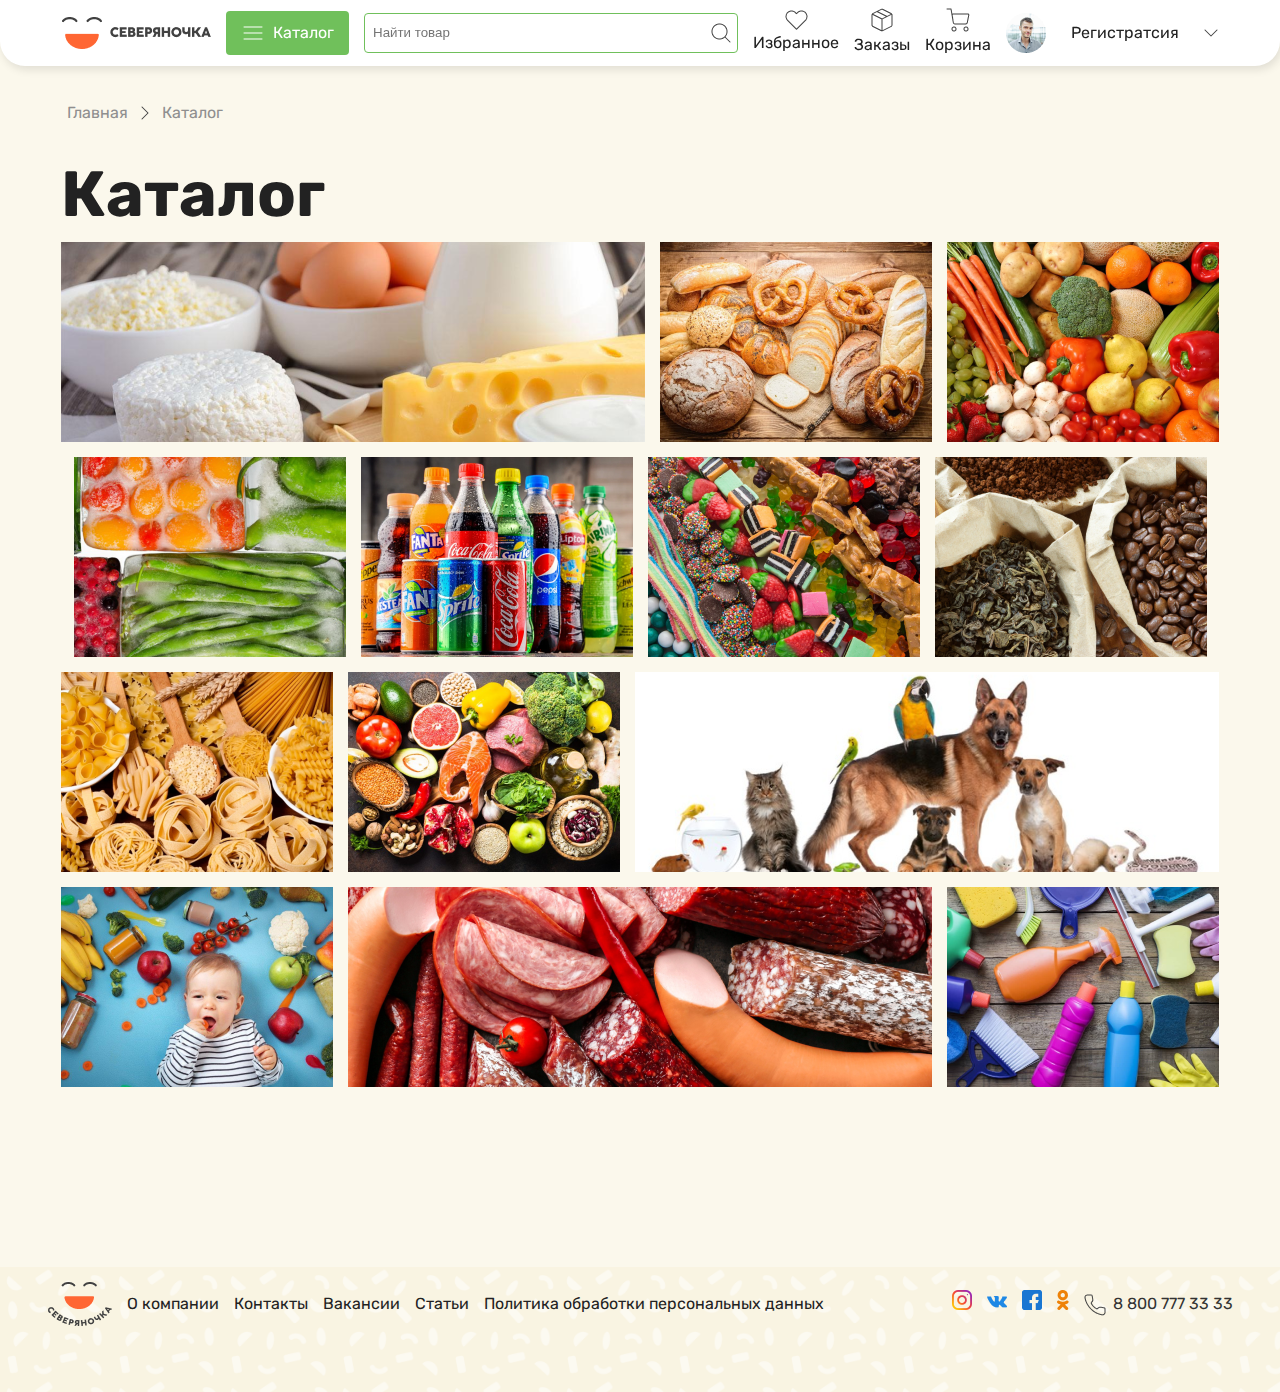
==== pages/cotalog.html @ 08ad0000 "upload" ====
<!DOCTYPE html>
<html lang="en">
  <head>
    <meta charset="UTF-8" />
    <meta name="viewport" content="width=device-width, initial-scale=1.0" />
    <title>Cotalog</title>
    <link rel="stylesheet" href="../css/main.min.css" />
  </head>
  <body>
    <!-- header -->
    <header>
      <div class="container">
        <nav>
          <div class="header_menu">
            <div class="site_brend">
              <img src="../assets/icon/header/logo.png" alt="logo brend" />
              <img
                class="severyochka"
                src="../assets/icon/header/Северяночка.png"
                alt="Северяночка"
              />
            </div>
            <div class="header_button">
              <img
                class="menu_btn"
                src="../assets/icon/header/menu.png"
                alt="menu"
              />
              <p><a href="./cotalog.html">Каталог</a></p>
            </div>
            <div class="search">
              <input type="text" placeholder="Найти товар" />
              <img src="../assets/icon/header/search.png" alt="search" />
            </div>
          </div>
          <div class="navbar_menu">
            <ul>
              <li>
                <img src="../assets/icon/header/like.png" alt="love icon" />
                <a href="#">Избранное</a>
              </li>
              <li>
                <img src="../assets/icon/header/zakas.png" alt="zakas" />
                <a href="./zakas.html">Заказы</a>
              </li>
              <li>
                <img
                  src="../assets/icon/header/shopping-cart.png"
                  alt="shopping card"
                />
                <a href="../pages/korzina.html">Корзина</a>
              </li>
            </ul>
            <div class="navbar_login">
              <a href="#">
                <div class="login">
                  <img src="../assets/icon/header/avatar.png" alt="avatar" />
                  <p>Регистратсия</p>
                  <img
                    class="indicator"
                    src="../assets/icon/header/indicator.png"
                    alt="indicator"
                  />
                </div>
              </a>
            </div>
          </div>
        </nav>
      </div>
    </header>
    <div class="menu_toggle">
      <main class="main_dropdown">
        <div class="container">
          <div class="header_dropdown">
            <div class="dropdown_item"><a href="">Молоко, сыр, яйцо</a></div>
            <div class="dropdown_item"><a href="">Хлеб</a></div>
            <div class="dropdown_item"><a href="">Фрукты и овощи</a></div>
            <div class="dropdown_item">
              <a href="">Замороженные продукты</a>
            </div>
            <div class="dropdown_item"><a href="">Напитки</a></div>
            <div class="dropdown_item"><a href="">Кондитерские изделия</a></div>
            <div class="dropdown_item"><a href="">Чай, кофе</a></div>
            <div class="dropdown_item"><a href="">Бакалея</a></div>
            <div class="dropdown_item"><a href="">Здоровое питание</a></div>
            <div class="dropdown_item"><a href="">Зоотовары</a></div>
            <div class="dropdown_item">
              <a href="">Непродовольственные товары</a>
            </div>
            <div class="dropdown_item"><a href="">Детское питание</a></div>
            <div class="dropdown_item"><a href="">Мясо, птица, колбаса</a></div>
          </div>
        </div>
      </main>
    </div>
    <main class="small_navbar">
      <div class="container">
        <nav>
          <ul>
            <li>
              <img
                class="next_menu_btn"
                src="../assets/icon/header/small-menu.png"
                alt=""
              />
              <a href="./cotalog.html"> Каталог</a>
            </li>
            <li>
              <a href="#"
                ><img src="../assets/icon/header/like.png" alt="" />Избранное</a
              >
            </li>
            <li>
              <a href="./zakas.html"
                ><img src="../assets/icon/header/zakas.png" alt="" />Заказы</a
              >
            </li>
            <li>
              <a href="./korzina.html"
                ><img
                  src="../assets/icon/header/shopping-cart.png"
                  alt=""
                />Корзина</a
              >
            </li>
          </ul>
          <div class="navbar_login">
            <a href="#">
              <img src="../assets/icon/header/avatar.png" alt="avatar" />
            </a>
          </div>
        </nav>
      </div>
    </main>
    <!-- header done -->
    <!-- page links -->
    <main class="page_link">
      <div class="container">
        <div class="links">
          <ul>
            <li>
              <a href="/">Главная</a>
            </li>
            <img src="../assets/icon/header/indicator.png" alt="indicator" />
            <li>
              <a href="./cotalog.html">Каталог</a>
            </li>
          </ul>
        </div>
      </div>
    </main>
    <!-- page links done -->
    <!-- cotalog section -->
    <section class="catalog">
      <div class="container">
        <div class="catalog_section">
          <h1>Каталог</h1>
          <div class="cards">
            <img src="../assets/images/cotalogImgs/1.png" alt="1" />
            <img src="../assets/images/cotalogImgs/2.png" alt="2" />
            <img src="../assets/images/cotalogImgs/3.png" alt="3" />
            <img src="../assets/images/cotalogImgs/4.png" alt="4" />
            <img src="../assets/images/cotalogImgs/5.png" alt="5" />
            <img src="../assets/images/cotalogImgs/6.png" alt="6" />
            <img src="../assets/images/cotalogImgs/7.png" alt="7" />
            <img src="../assets/images/cotalogImgs/8.png" alt="8" />
            <img src="../assets/images/cotalogImgs/9.png" alt="9" />
            <img src="../assets/images/cotalogImgs/10.png" alt="10" />
            <img src="../assets/images/cotalogImgs/11.png" alt="11" />
            <img src="../assets/images/cotalogImgs/12.png" alt="12" />
            <img src="../assets/images/cotalogImgs/13.png" alt="13" />
            <!-- <div class="card-texts">
              <h4>Молоко, сыр, яйцо</h4>
              <h4>Хлеб</h4>
              <h4>Фрукты и овощи</h4>
              <h4>Замороженные продукты</h4>
              <h4>Напитки</h4>
              <h4>Кондитерские изделия</h4>
              <h4>Чай, кофе</h4>
              <h4>Бакалея</h4>
              <h4>Здоровое питание</h4>
              <h4>Зоотовары</h4>
              <h4>Детское питание</h4>
              <h4>Мясо, птица, колбаса</h4>
              <h4>Непродовольственные товары</h4>
            </div> -->
          </div>
        </div>
      </div>
    </section>
    <!-- cotalog section done -->
    <!-- Footer -->
    <footer>
      <div class="container">
        <div class="footer_section">
          <!-- Left Section -->
          <div class="footer_left">
            <img src="../assets/images/footer/logo.png" alt="logo" />
            <ul>
              <li><a href="#">О компании</a></li>
              <li><a href="#">Контакты</a></li>
              <li><a href="#">Вакансии</a></li>
              <li><a href="#">Статьи</a></li>
              <li><a href="#">Политика обработки персональных данных</a></li>
            </ul>
          </div>

          <!-- Social Media Section -->
          <div class="footer_social">
            <ul>
              <li>
                <a href="#"
                  ><img
                    src="../assets/images/footer/socialMedia/social/instagram.png"
                    alt="Instagram"
                /></a>
              </li>
              <li>
                <a href="#"
                  ><img
                    src="../assets/images/footer/socialMedia/social/wk.png"
                    alt="VK"
                /></a>
              </li>
              <li>
                <a href="#"
                  ><img
                    src="../assets/images/footer/socialMedia/social/facebook.png"
                    alt="Facebook"
                /></a>
              </li>
              <li>
                <a href="#"
                  ><img
                    src="../assets/images/footer/socialMedia/social/ok.png"
                    alt="OK"
                /></a>
              </li>
            </ul>
            <div class="footer-phone">
              <img
                src="../assets/images/footer/socialMedia/social/phone.png"
                alt="Phone"
              />
              <span>8 800 777 33 33</span>
            </div>
          </div>
        </div>
      </div>
    </footer>
    <!-- Footer Done -->
    <script src="../js/home-data.js"></script>
    <script src="../js/home.js"></script>
    <script src="../js/main.js"></script>
  </body>
</html>
---- css/main.min.css ----
@import"https://fonts.googleapis.com/css2?family=Montserrat:ital,wght@0,100..900;1,100..900&family=Rubik:ital,wght@0,300..900;1,300..900&display=swap";*{margin:0;padding:0;box-sizing:border-box}body{background:#fbf8ec}.container{max-width:1440px;margin:0 auto;padding:0 20px}ul,li{list-style:none}a{text-decoration:none}body{font-family:"Rubik",sans-serif;line-height:1.6;color:#333}h1,h2,h3{color:#222}p.span{color:#606060}.header_button{padding:10px 15px;gap:8px;border-radius:4px;display:flex;align-items:center;justify-content:center;background:#70c05b;font-family:Rubik;font-size:16px;font-weight:400;line-height:24px;text-align:center;text-underline-position:from-font;-webkit-text-decoration-skip-ink:none;text-decoration-skip-ink:none}@media(max-width: 1080px){.header_button{padding:8px 7px 8px 14px}}@media(max-width: 672px){.header_button{display:none}}.header_button span{rotate:-90deg}.header_button a{display:flex;align-items:center;color:#fff}@media(max-width: 1080px){.header_button p a{display:none}}.buy_btn{width:256px;height:40px;padding:8px;gap:8px;border-radius:4px;border:1px solid #70c05b;color:#70c05b;font-family:Rubik;font-size:16px;font-weight:400;line-height:24px;text-align:center;text-underline-position:from-font;-webkit-text-decoration-skip-ink:none;text-decoration-skip-ink:none;transition:.2s ease-in-out}.buy_btn:hover{background:#f63;color:#fff;border:none;cursor:pointer}.menu_toggle{display:none}.menu_toggle .main_dropdown{display:flex;align-items:center;background:#fff;box-shadow:2px 4px 8px 0px rgba(0,0,0,.1);position:fixed;top:67px;width:100%;z-index:149;padding:10px}.menu_toggle .main_dropdown .header_dropdown{display:grid;grid-template-columns:repeat(4, 1fr);gap:24px 40px}.menu_toggle .main_dropdown .header_dropdown .dropdown_item a{color:#222;font-family:Rubik;font-size:16px;font-weight:700;line-height:24px;text-align:left;text-underline-position:from-font;-webkit-text-decoration-skip-ink:none;text-decoration-skip-ink:none}.menu_toggle .main_dropdown .header_dropdown .dropdown_item a:hover{color:#f63}@media(max-width: 1192px){.menu_toggle .main_dropdown .header_dropdown{grid-template-columns:repeat(3, 1fr);gap:10px 100px;justify-content:center}}@media(max-width: 1080px){.menu_toggle .main_dropdown .header_dropdown{grid-template-columns:repeat(3, 1fr);gap:10px 72px;justify-content:center}}@media(max-width: 995px){.menu_toggle .main_dropdown .header_dropdown{grid-template-columns:repeat(2, 1fr);gap:10px 200px;justify-content:center}}@media(max-width: 790px){.menu_toggle .main_dropdown .header_dropdown{grid-template-columns:repeat(2, 1fr);gap:10px 100px;justify-content:center}}@media(max-width: 672px){.menu_toggle .main_dropdown .header_dropdown{grid-template-columns:repeat(1, 1fr);gap:4px 100px;justify-content:center}}.active{display:block}footer{background:url(../../assets/images/footer/bg.png);background-size:contain;background-color:#f9f4e2;position:relative;height:125px;top:180px;padding-top:15px}@media(max-width: 672px){footer{padding-bottom:20vh}}@media(max-width: 608px){footer{padding-bottom:25vh}}@media(max-width: 512px){footer{padding-bottom:30vh}}@media(max-width: 412px){footer{padding-bottom:40vh}}footer .footer_section{max-width:1185px;margin:0 auto;display:flex;align-items:center;justify-content:space-between}footer .footer_section .footer_left{display:flex;align-items:center;justify-content:none;gap:15px}@media(max-width: 512px){footer .footer_section .footer_left{flex-direction:column}}footer .footer_section .footer_left ul{display:flex;gap:15px}@media(max-width: 1092px){footer .footer_section .footer_left ul{flex-wrap:wrap}}footer .footer_section .footer_left ul li a{color:#222}footer .footer_section .footer_social{display:flex;align-items:center;gap:15px}@media(max-width: 512px){footer .footer_section .footer_social{flex-direction:column;border:1px solid #db7093;padding:5px;border-radius:24px;-webkit-backdrop-filter:blur(2px);backdrop-filter:blur(2px)}}footer .footer_section .footer_social ul{display:flex;gap:15px}@media(max-width: 1092px){footer .footer_section .footer_social ul{flex-wrap:wrap}}footer .footer_section .footer_social .footer-phone{display:flex;align-items:center;gap:5px}@media(max-width: 1092px){footer .footer_section .footer_social .footer-phone{flex-wrap:wrap}}.header_button{padding:10px 15px;gap:8px;border-radius:4px;display:flex;align-items:center;justify-content:center;background:#70c05b;font-family:Rubik;font-size:16px;font-weight:400;line-height:24px;text-align:center;text-underline-position:from-font;-webkit-text-decoration-skip-ink:none;text-decoration-skip-ink:none}@media(max-width: 1080px){.header_button{padding:8px 7px 8px 14px}}@media(max-width: 672px){.header_button{display:none}}.header_button span{rotate:-90deg}.header_button a{display:flex;align-items:center;color:#fff}@media(max-width: 1080px){.header_button p a{display:none}}.buy_btn{width:256px;height:40px;padding:8px;gap:8px;border-radius:4px;border:1px solid #70c05b;color:#70c05b;font-family:Rubik;font-size:16px;font-weight:400;line-height:24px;text-align:center;text-underline-position:from-font;-webkit-text-decoration-skip-ink:none;text-decoration-skip-ink:none;transition:.2s ease-in-out}.buy_btn:hover{background:#f63;color:#fff;border:none;cursor:pointer}header{display:flex;align-items:center;justify-content:center;background:#fff;box-shadow:2px 4px 8px 0px rgba(0,0,0,.1);position:fixed;top:0;width:100%;z-index:150;border-radius:0 0 25px 25px;box-shadow:2px 4px 8px 0px rgba(0,0,0,.1)}header .header_menu{display:flex;align-items:center;justify-content:none;gap:15px}header .header_menu .site_brend{display:flex;align-items:center;justify-content:none;gap:8px}@media(max-width: 790px){header .header_menu .site_brend .severyochka{display:none}}header .header_menu .search{display:flex;align-items:center;justify-content:none;gap:none;position:relative}header .header_menu .search input{width:374px;height:40px;padding:8px;gap:10px;border-radius:4px;border:1px solid #70c05b;color:#606060;outline:none}@media(max-width: 995px){header .header_menu .search input{width:190px}}header .header_menu .search img{position:absolute;right:5px}header .header_menu .search .searchCount{position:absolute;right:-8px;top:-10px;color:#fff;font-weight:bold;background:#f50;border-radius:50%;padding:0px 8px;text-align:center;border:1px solid #70f;-webkit-backdrop-filter:blur(5px);backdrop-filter:blur(5px)}nav{display:flex;align-items:center;justify-content:space-between;gap:15px;padding:8px}nav .navbar_menu{display:flex;align-items:center;justify-content:none;gap:15px}@media(max-width: 672px){nav .navbar_menu{display:none}}nav .navbar_menu ul{display:flex;align-items:center;justify-content:none;gap:15px}nav .navbar_menu ul li{display:flex;align-items:center;flex-direction:column;position:relative}nav .navbar_menu ul li .cardCount{position:absolute;background:#f63;width:20px;height:18px;bottom:38px;left:28px;padding:2px 4px -4px 4px;color:#fff;gap:10px;border-radius:15px;text-align:center;font-size:12px}nav .navbar_menu ul li a{color:#222}nav .navbar_menu .navbar_login .login{display:flex;align-items:center;justify-content:none;gap:25px}@media(max-width: 1210px){nav .navbar_menu .navbar_login .login{gap:10px}nav .navbar_menu .navbar_login .login .indicator{display:none}}@media(max-width: 1192px){nav .navbar_menu .navbar_login .login p{display:none}}nav .navbar_menu .navbar_login a{color:#222}.small_navbar{position:fixed;display:none;bottom:0;left:0;right:0;background-color:#fff;z-index:10;border-radius:25px 25px 0 0;box-shadow:2px 4px 8px 0px rgba(0,0,0,.1)}@media(max-width: 672px){.small_navbar{display:block}}.small_navbar nav{display:flex;justify-content:center;padding:10px 20px}.small_navbar nav ul{display:flex;align-items:center;gap:10px;margin:0;padding:0;list-style:none}.small_navbar nav ul li{display:flex;align-items:center;flex-direction:column}.small_navbar nav ul li a{display:flex;flex-direction:column;align-items:center;gap:2px;text-decoration:none;color:var(--text-color);font-size:14px}.small_navbar nav ul li a:hover{color:#f63}.header_button{padding:10px 15px;gap:8px;border-radius:4px;display:flex;align-items:center;justify-content:center;background:#70c05b;font-family:Rubik;font-size:16px;font-weight:400;line-height:24px;text-align:center;text-underline-position:from-font;-webkit-text-decoration-skip-ink:none;text-decoration-skip-ink:none}@media(max-width: 1080px){.header_button{padding:8px 7px 8px 14px}}@media(max-width: 672px){.header_button{display:none}}.header_button span{rotate:-90deg}.header_button a{display:flex;align-items:center;color:#fff}@media(max-width: 1080px){.header_button p a{display:none}}.buy_btn{width:256px;height:40px;padding:8px;gap:8px;border-radius:4px;border:1px solid #70c05b;color:#70c05b;font-family:Rubik;font-size:16px;font-weight:400;line-height:24px;text-align:center;text-underline-position:from-font;-webkit-text-decoration-skip-ink:none;text-decoration-skip-ink:none;transition:.2s ease-in-out}.buy_btn:hover{background:#f63;color:#fff;border:none;cursor:pointer}.slider-section{background:url(../../assets/images/slider/basket-bg.png);background-size:contain;display:flex;align-items:center;justify-content:center;gap:none;position:relative;top:68px}@media(max-width: 672px){.slider-section{top:57px}}.slider-section .slider{display:flex;align-items:center;justify-content:none;gap:4vh}@media(max-width: 672px){.slider-section .slider{flex-direction:column;align-items:center;gap:20px}}@media(max-width: 672px){.slider-section .slider img{width:50%}}.slider-section .slider h1{color:#222;font-family:Rubik;font-size:48px;font-weight:700;line-height:72px;text-align:center;text-underline-position:from-font;-webkit-text-decoration-skip-ink:none;text-decoration-skip-ink:none}@media(max-width: 672px){.slider-section .slider h1{font-size:36px;line-height:48px}}@media(max-width: 420px){.slider-section .slider h1{font-size:28px;line-height:36px}}.products-1{position:relative;top:112px}.products-1 .products_father{display:flex;align-items:center;justify-content:none;gap:120px;flex-direction:column}.products-1 .cards-top-text{display:flex;justify-content:space-between;align-items:center}@media(max-width: 768px){.products-1 .cards-top-text{align-items:center;gap:16px}}.products-1 .cards-top-text h1{color:#222;font-family:Rubik,sans-serif;font-size:36px;font-weight:700;line-height:54px;margin:0}.products-1 .cards-top-text .all_products{display:flex;align-items:center;gap:8px}.products-1 .cards-top-text .all_products img{transform:rotate(-90deg)}.products-1 .discount-row{display:flex;align-items:center;justify-content:space-between;gap:40px;position:relative;top:50px;flex-wrap:wrap}@media(max-width: 623px){.products-1 .discount-row{flex-direction:column;align-items:center;gap:16px}}.products-1 .discount-row .product-card{width:272px;height:349px;display:flex;align-items:center;justify-content:none;gap:0px;flex-direction:column;gap:0px;border-radius:4px;opacity:0px;background:#fff;box-shadow:2px 4px 8px 0px rgba(0,0,0,.1)}.products-1 .discount-row .product-card h3{color:#222;font-family:Rubik;font-size:18px;font-weight:700;line-height:27px;text-align:left;text-underline-position:from-font;-webkit-text-decoration-skip-ink:none;text-decoration-skip-ink:none}.products-1 .discount-row .product-card p{color:#222;font-family:Rubik;font-size:16px;font-weight:400;line-height:24px;text-align:left;text-underline-position:from-font;-webkit-text-decoration-skip-ink:none;text-decoration-skip-ink:none;width:256px;height:48px}.products-1 .discount-row .product-card__discount-row{width:56px;height:32px;top:118px;left:10px;padding:4px 8px 4px 8px;gap:10px;border-radius:4px;background:#f63;color:#fff;font-family:Rubik;font-size:16px;font-weight:400;line-height:24px;text-align:center;text-underline-position:from-font;-webkit-text-decoration-skip-ink:none;text-decoration-skip-ink:none}.products-1 .newProducts-row{display:flex;align-items:center;justify-content:space-between;gap:40px;flex-wrap:wrap}@media(max-width: 623px){.products-1 .newProducts-row{flex-direction:column;align-items:center;gap:16px}}.products-1 .newProducts-row .product-card{width:272px;height:349px;display:flex;align-items:center;justify-content:none;gap:0px;flex-direction:column;gap:0px;border-radius:4px;opacity:0px;background:#fff;box-shadow:2px 4px 8px 0px rgba(0,0,0,.1)}.products-1 .newProducts-row .product-card h3{color:#222;font-family:Rubik;font-size:18px;font-weight:700;line-height:27px;text-align:left;text-underline-position:from-font;-webkit-text-decoration-skip-ink:none;text-decoration-skip-ink:none}.products-1 .newProducts-row .product-card p{color:#222;font-family:Rubik;font-size:16px;font-weight:400;line-height:24px;text-align:left;text-underline-position:from-font;-webkit-text-decoration-skip-ink:none;text-decoration-skip-ink:none;width:256px;height:48px}.products-1 .newProducts-row .product-card__discount-row{width:56px;height:32px;top:118px;left:10px;padding:4px 8px 4px 8px;gap:10px;border-radius:4px;background:#f63;color:#fff;font-family:Rubik;font-size:16px;font-weight:400;line-height:24px;text-align:center;text-underline-position:from-font;-webkit-text-decoration-skip-ink:none;text-decoration-skip-ink:none}.products-1 .boughtProducts-row{display:flex;align-items:center;justify-content:space-between;gap:40px;flex-wrap:wrap}@media(max-width: 623px){.products-1 .boughtProducts-row{flex-direction:column;align-items:center;gap:16px}}.products-1 .boughtProducts-row .product-card{width:272px;height:349px;display:flex;align-items:center;justify-content:none;gap:0px;flex-direction:column;gap:0px;border-radius:4px;opacity:0px;background:#fff;box-shadow:2px 4px 8px 0px rgba(0,0,0,.1)}.products-1 .boughtProducts-row .product-card h3{color:#222;font-family:Rubik;font-size:18px;font-weight:700;line-height:27px;text-align:left;text-underline-position:from-font;-webkit-text-decoration-skip-ink:none;text-decoration-skip-ink:none}.products-1 .boughtProducts-row .product-card p{color:#222;font-family:Rubik;font-size:16px;font-weight:400;line-height:24px;text-align:left;text-underline-position:from-font;-webkit-text-decoration-skip-ink:none;text-decoration-skip-ink:none;width:256px;height:48px}.products-1 .product-card__discount-row{width:56px;height:32px;top:118px;left:10px;padding:4px 8px 4px 8px;gap:10px;border-radius:4px;background:#f63;color:#fff;font-family:Rubik;font-size:16px;font-weight:400;line-height:24px;text-align:center;text-underline-position:from-font;-webkit-text-decoration-skip-ink:none;text-decoration-skip-ink:none}.products-1 .product-card__footer{position:relative}.products-1 .product-card__footer .product-like{position:absolute;right:0;top:-160px;cursor:pointer;width:40px;height:38px;padding:8px;border-radius:4px;background:rgba(243,242,241,.372);-webkit-backdrop-filter:blur(5px);backdrop-filter:blur(5px)}.products-1 .product-discount{color:#bfbfbf;font-family:Rubik;font-size:12px;font-weight:400;line-height:18px;text-align:left;text-underline-position:from-font;-webkit-text-decoration-skip-ink:none;text-decoration-skip-ink:none}.special-offers{position:relative;top:120px;padding:16px;max-width:1244px;margin:0 auto}.special-offers__title{color:#222;font-family:Rubik;font-size:36px;font-weight:700;line-height:54px;text-align:left;text-underline-position:from-font;-webkit-text-decoration-skip-ink:none;text-decoration-skip-ink:none;margin-bottom:16px}.special-offers__grid{display:grid;gap:12px;grid-template-columns:1fr}@media(min-width: 768px){.special-offers__grid{grid-template-columns:repeat(2, 1fr)}}.special-offers__card{background:#fcd5ba;box-shadow:0px 8px 16px 0px rgba(202,147,96,.5);border:1px solid #ddd;border-radius:8px;padding:16px;display:flex;align-items:center;gap:12px;transition:transform .2s ease}@media(max-width: 526px){.special-offers__card{flex-direction:column;align-items:center}}.special-offers__card:hover{transform:translateY(-2px)}.special-offers__card-image{width:80px;height:80px;-o-object-fit:contain;object-fit:contain}.special-offers__card-content{flex:1}.special-offers__card-title{font-weight:600;margin-bottom:8px}.special-offers__card-description{color:#666;font-size:.9rem}.special-offers__card__two{background:#e5ffde;border:1px solid #ddd;border-radius:8px;padding:16px;display:flex;align-items:center;gap:12px;transition:transform .2s ease}@media(max-width: 526px){.special-offers__card__two{flex-direction:column;align-items:center}}.special-offers__card__two:hover{transform:translateY(-2px)}.map-section{text-align:center;padding:20px;position:relative;top:120px;max-width:1244px;margin:0 auto}.map-section h2{color:#222;font-family:Rubik;font-size:36px;font-weight:700;line-height:54px;text-align:left;text-underline-position:from-font;-webkit-text-decoration-skip-ink:none;text-decoration-skip-ink:none}.map-section .buttons{display:flex;justify-content:start;gap:10px;margin-bottom:15px}@media(max-width: 456px){.map-section .buttons{flex-wrap:wrap}}.map-section .buttons button{padding:10px 15px;border:none;background-color:#f0f0f0;cursor:pointer;border-radius:5px;font-size:14px;transition:background-color .3s;position:relative;white-space:nowrap}.map-section .buttons button:hover{background-color:#ddd}.map-section .buttons button.active{background-color:#34c759;color:#fff}.map-section .map-container{position:relative;width:100%;height:400px}.map-section .map-container .map{display:none;position:absolute;width:100%;height:100%;border:0}.map-section .map-container .map.active{display:block}.state{max-width:1225px;margin:0 auto;position:relative;top:120px}.state .state-top_text{display:flex;align-items:center;justify-content:space-between;gap:none}.state .state-top_text h1{font-family:Rubik;font-size:36px;font-weight:700;line-height:54px;text-align:left;text-underline-position:from-font;-webkit-text-decoration-skip-ink:none;text-decoration-skip-ink:none;color:#222}.state .state-top_text .all-state{display:flex;align-items:center;justify-content:none;gap:8px}.state .state-top_text .all-state img{rotate:-90deg}.state .state-cards{display:flex;align-items:center;justify-content:none;gap:40px}@media(max-width: 1242px){.state .state-cards{display:grid;grid-template-columns:repeat(3, 1fr);margin:0 auto;justify-content:center;align-items:center;gap:20px}}@media(max-width: 768px){.state .state-cards{grid-template-columns:repeat(2, 1fr);gap:15px}}@media(max-width: 480px){.state .state-cards{grid-template-columns:1fr;gap:10px;padding:10px}}.state .state-cards .state-card{background:#fff;box-shadow:2px 4px 8px 0px rgba(0,0,0,.1);width:100%;max-width:376px;height:auto;display:flex;align-items:start;flex-direction:column;border-radius:4px;overflow:hidden;transition:transform .3s}.state .state-cards .state-card:hover{transform:scale(1.05)}.state .state-cards .state-card img{border-radius:5px 5px 0 0;width:100%;height:auto}.state .state-cards .state-card .state_texts{display:flex;flex-direction:column;gap:10px;padding:15px}.state .state-cards .state-card .state_texts span{font-size:12px}.state .state-cards .state-card .state_texts h4{font-size:16px}.state .state-cards .state-card .state_texts p{font-size:14px}.state .state-cards .state-card .state_texts button{width:100%;max-width:150px;height:40px;padding:8px;gap:8px;border-radius:4px;background:#e5ffde;border:none;color:#70c05b;font-family:Rubik;font-size:16px;font-weight:400;line-height:24px;text-align:center;text-underline-position:from-font;-webkit-text-decoration-skip-ink:none;text-decoration-skip-ink:none;cursor:pointer;transition:background-color .3s}.state .state-cards .state-card .state_texts button:hover{background:#70c05b;color:#fff}.page_link{position:relative;top:100px;max-width:1186px;margin:0 auto}.page_link .links ul{display:flex;align-items:center;gap:10px}.page_link .links ul img{rotate:-90deg}.page_link .links ul li a{color:#8f8f8f}.catalog{margin-top:120px}.catalog .catalog_section{max-width:1158px;margin:0 auto}.catalog .catalog_section h1{color:#222;font-family:Rubik;font-size:64px;font-weight:700;line-height:96px;text-align:left;text-underline-position:from-font;-webkit-text-decoration-skip-ink:none;text-decoration-skip-ink:none}.catalog .catalog_section .cards{display:flex;flex-wrap:wrap;gap:15px;justify-content:center}.catalog .catalog_section .cards img{max-width:100%}.korzina{margin-top:120px}.korzina .korzina-section{max-width:1155px;margin:0 auto}.korzina .korzina-section h1{color:#222;font-family:Rubik;font-size:64px;font-weight:700;line-height:96px;text-align:left;text-underline-position:from-font;-webkit-text-decoration-skip-ink:none;text-decoration-skip-ink:none}.korzina .korzina-section .in_takes{display:flex;align-items:center;justify-content:space-between;background:#fff;box-shadow:1px 2px 4px 0px rgba(0,0,0,.1);width:876px;height:72px;gap:16px;border-radius:4px;max-width:100%;transition:.2s ease-in-out}.korzina .korzina-section .in_takes:hover{box-shadow:4px 8px 16px 0px rgba(255,102,51,.2)}.korzina .korzina-section .in_takes .korzina-content{display:flex;align-items:center;justify-content:none;gap:20px}.korzina .korzina-section .in_takes .korzina-content img{width:80px;height:60px;padding:10px;border-radius:4px;background:#fff;box-shadow:1px 2px 4px 0px rgba(0,0,0,.1)}.korzina .korzina-section .in_takes .korzina-content .in_texts{display:flex;flex-direction:column;gap:8px}.korzina .korzina-section .in_takes .korzina-content .in_texts h1{color:#222;font-family:Rubik;font-size:16px;font-weight:400;line-height:24px;text-align:left;text-underline-position:from-font;-webkit-text-decoration-skip-ink:none;text-decoration-skip-ink:none}.korzina .korzina-section .in_takes .korzina-content .in_texts .pr_cost{display:flex;align-items:center;gap:5px}.korzina .korzina-section .in_takes .korzina-content .in_texts .pr_cost h4{color:#222}.allProdactStyle{display:grid;grid-template-columns:repeat(3, 1fr);align-items:center;gap:25px;max-width:100%}@media(max-width: 940px){.allProdactStyle{grid-template-columns:repeat(2, 1fr);gap:15px}}@media(max-width: 940px){.allProdactStyle{grid-template-columns:repeat(1, 1fr);gap:10px}}.allProdactStyle .product-card{grid-template-columns:repeat(3, 1);background:#fff;box-shadow:1px 2px 4px 0px rgba(0,0,0,.1);border-radius:5px}.allProdactStyle .product-card .product-card__body{display:flex;flex-direction:column;align-items:center}.allProdactStyle .product-card .product-card__footer{display:flex;flex-direction:column;align-items:center;padding:15px}.allProdactStyle .product-card .product-card__footer p{text-align:center}.notResultDiv{display:flex;flex-direction:column}.notResultDiv .notPr{color:#222;font-family:Rubik;font-size:64px;font-weight:700;line-height:96px;text-align:left;text-underline-position:from-font;-webkit-text-decoration-skip-ink:none;text-decoration-skip-ink:none}.content_father{max-width:1155px;margin:0 auto;position:relative;top:150px;display:flex;gap:25px;flex-direction:column}.content_father h1{color:#222;font-family:Rubik;font-size:64px;font-weight:700;line-height:96px;text-align:left;text-underline-position:from-font;-webkit-text-decoration-skip-ink:none;text-decoration-skip-ink:none}.content_father .cart-content{display:flex;flex-direction:column;gap:25px}@media(max-width: 580px){.content_father .cart-content{flex-wrap:wrap}}.content_father .cart-content .card-body-footer-father{display:flex;align-items:center;justify-content:none;gap:15px;background:#fff;box-shadow:1px 2px 4px 0px rgba(0,0,0,.1);width:74vh;max-width:100%;border-radius:5px}.content_father .cart-content .card-body-footer-father .cart-body img{width:80px;height:60px;padding:10px;gap:10px;border-radius:4px;background:#fff;box-shadow:1px 2px 4px 0px rgba(0,0,0,.1)}.content_father .cart-content .card-body-footer-father .cart-footer{width:536px;height:72px;padding:10px 0px 10px 0px;display:flex;align-items:start;gap:15px}.content_father .cart-content .card-body-footer-father .cart-footer h3{color:#222;font-family:Rubik;font-size:18px;font-weight:700;line-height:24px;text-align:left;text-underline-position:from-font;-webkit-text-decoration-skip-ink:none;text-decoration-skip-ink:none}.content_father .cart-content .card-body-footer-father .cart-footer p{color:#222;font-family:Rubik;font-size:12px;font-weight:700;line-height:18px;text-align:left;text-underline-position:from-font;-webkit-text-decoration-skip-ink:none;text-decoration-skip-ink:none}.content_father .cart-content .card-body-footer-father .cart-footer .add_remove_btn{display:flex;align-items:center;gap:15px;width:110px;height:40px;padding:8px;border-radius:4px;background:#70c05b;justify-content:center;color:#fff}.content_father .cart-content .card-body-footer-father .cart-footer .add_remove_btn .minus{border:none;outline:none;background:none;cursor:pointer;color:#fff;font-size:30px}.content_father .cart-content .card-body-footer-father .cart-footer .add_remove_btn .plus{border:none;outline:none;background:none;cursor:cell;color:#fff;font-size:24px}
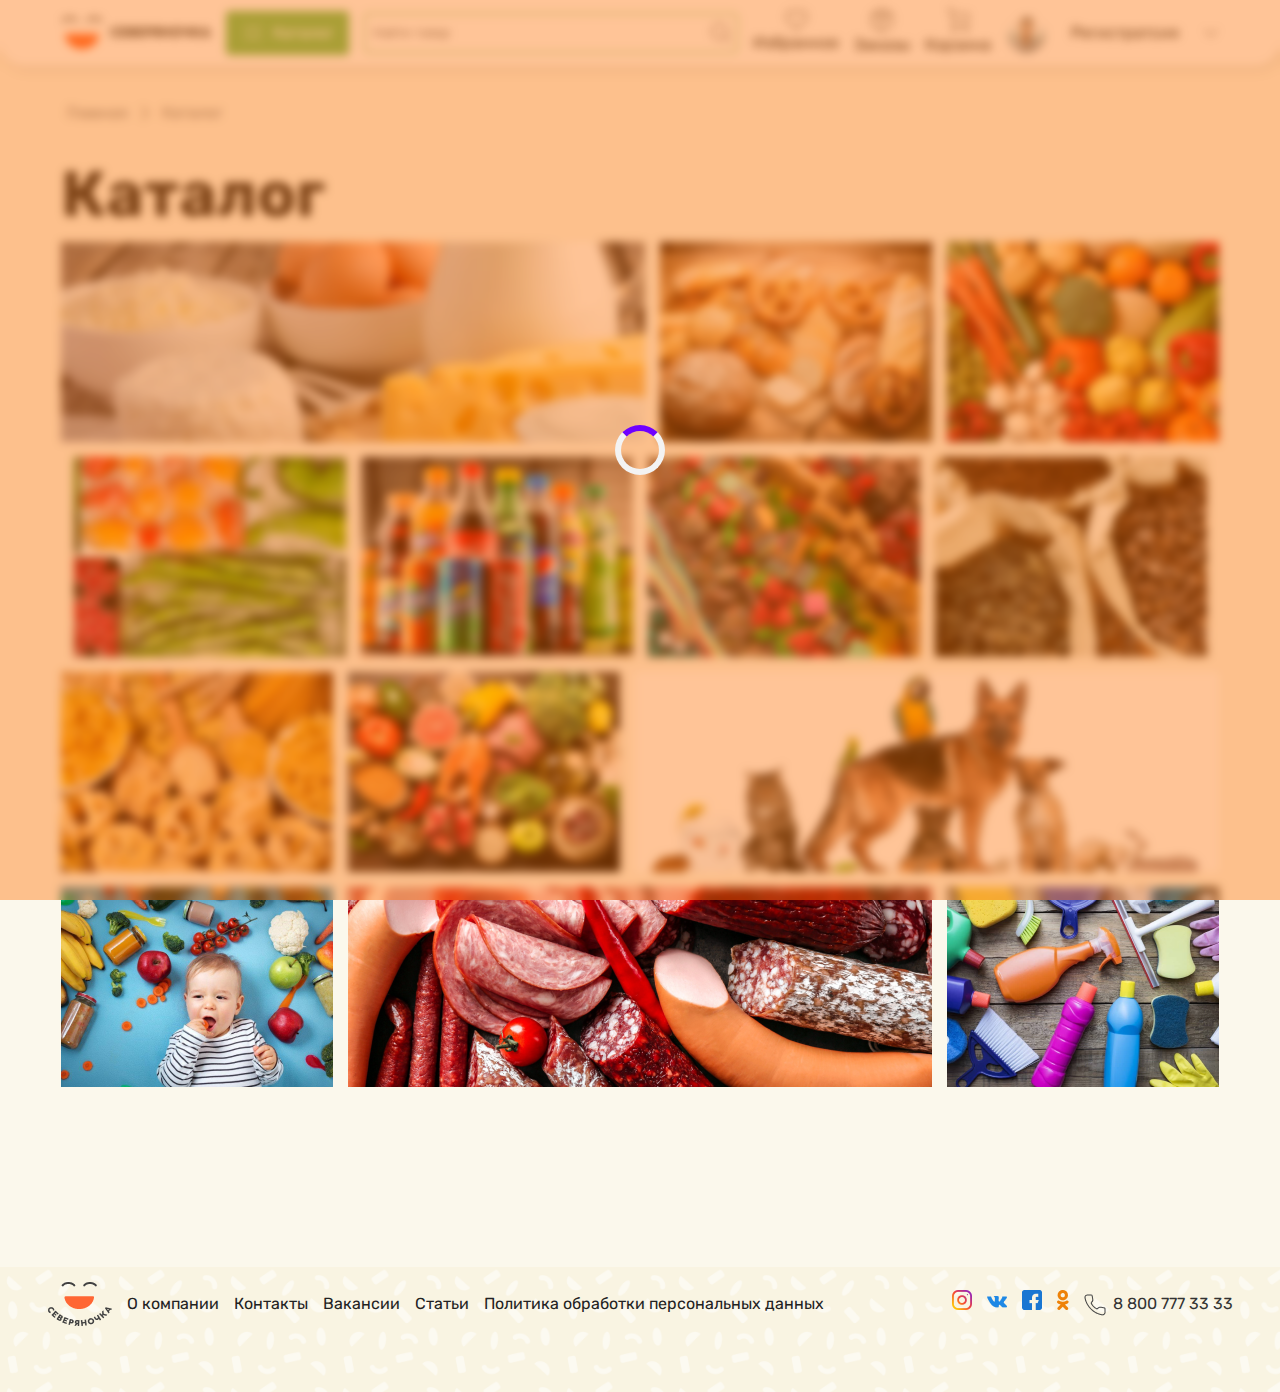
==== commit c3061689: "new" ====
--- a/pages/cotalog.html
+++ b/pages/cotalog.html
@@ -4,9 +4,15 @@
     <meta charset="UTF-8" />
     <meta name="viewport" content="width=device-width, initial-scale=1.0" />
     <title>Cotalog</title>
+    <link rel="icon" type="png" href="./assets/icon/header/logo.png" />
     <link rel="stylesheet" href="../css/main.min.css" />
   </head>
   <body>
+    <div id="loading-spinner">
+      <div class="spinner">
+        <img src="./assets/icon/header/logo.png" alt="" />
+      </div>
+    </div>
     <!-- header -->
     <header>
       <div class="container">
@@ -252,5 +258,6 @@
     <script src="../js/home-data.js"></script>
     <script src="../js/home.js"></script>
     <script src="../js/main.js"></script>
+    <script src="../js/loading.js"></script>
   </body>
 </html>
--- a/css/main.min.css
+++ b/css/main.min.css
@@ -1 +1 @@
-@import"https://fonts.googleapis.com/css2?family=Montserrat:ital,wght@0,100..900;1,100..900&family=Rubik:ital,wght@0,300..900;1,300..900&display=swap";*{margin:0;padding:0;box-sizing:border-box}body{background:#fbf8ec}.container{max-width:1440px;margin:0 auto;padding:0 20px}ul,li{list-style:none}a{text-decoration:none}body{font-family:"Rubik",sans-serif;line-height:1.6;color:#333}h1,h2,h3{color:#222}p.span{color:#606060}.header_button{padding:10px 15px;gap:8px;border-radius:4px;display:flex;align-items:center;justify-content:center;background:#70c05b;font-family:Rubik;font-size:16px;font-weight:400;line-height:24px;text-align:center;text-underline-position:from-font;-webkit-text-decoration-skip-ink:none;text-decoration-skip-ink:none}@media(max-width: 1080px){.header_button{padding:8px 7px 8px 14px}}@media(max-width: 672px){.header_button{display:none}}.header_button span{rotate:-90deg}.header_button a{display:flex;align-items:center;color:#fff}@media(max-width: 1080px){.header_button p a{display:none}}.buy_btn{width:256px;height:40px;padding:8px;gap:8px;border-radius:4px;border:1px solid #70c05b;color:#70c05b;font-family:Rubik;font-size:16px;font-weight:400;line-height:24px;text-align:center;text-underline-position:from-font;-webkit-text-decoration-skip-ink:none;text-decoration-skip-ink:none;transition:.2s ease-in-out}.buy_btn:hover{background:#f63;color:#fff;border:none;cursor:pointer}.menu_toggle{display:none}.menu_toggle .main_dropdown{display:flex;align-items:center;background:#fff;box-shadow:2px 4px 8px 0px rgba(0,0,0,.1);position:fixed;top:67px;width:100%;z-index:149;padding:10px}.menu_toggle .main_dropdown .header_dropdown{display:grid;grid-template-columns:repeat(4, 1fr);gap:24px 40px}.menu_toggle .main_dropdown .header_dropdown .dropdown_item a{color:#222;font-family:Rubik;font-size:16px;font-weight:700;line-height:24px;text-align:left;text-underline-position:from-font;-webkit-text-decoration-skip-ink:none;text-decoration-skip-ink:none}.menu_toggle .main_dropdown .header_dropdown .dropdown_item a:hover{color:#f63}@media(max-width: 1192px){.menu_toggle .main_dropdown .header_dropdown{grid-template-columns:repeat(3, 1fr);gap:10px 100px;justify-content:center}}@media(max-width: 1080px){.menu_toggle .main_dropdown .header_dropdown{grid-template-columns:repeat(3, 1fr);gap:10px 72px;justify-content:center}}@media(max-width: 995px){.menu_toggle .main_dropdown .header_dropdown{grid-template-columns:repeat(2, 1fr);gap:10px 200px;justify-content:center}}@media(max-width: 790px){.menu_toggle .main_dropdown .header_dropdown{grid-template-columns:repeat(2, 1fr);gap:10px 100px;justify-content:center}}@media(max-width: 672px){.menu_toggle .main_dropdown .header_dropdown{grid-template-columns:repeat(1, 1fr);gap:4px 100px;justify-content:center}}.active{display:block}footer{background:url(../../assets/images/footer/bg.png);background-size:contain;background-color:#f9f4e2;position:relative;height:125px;top:180px;padding-top:15px}@media(max-width: 672px){footer{padding-bottom:20vh}}@media(max-width: 608px){footer{padding-bottom:25vh}}@media(max-width: 512px){footer{padding-bottom:30vh}}@media(max-width: 412px){footer{padding-bottom:40vh}}footer .footer_section{max-width:1185px;margin:0 auto;display:flex;align-items:center;justify-content:space-between}footer .footer_section .footer_left{display:flex;align-items:center;justify-content:none;gap:15px}@media(max-width: 512px){footer .footer_section .footer_left{flex-direction:column}}footer .footer_section .footer_left ul{display:flex;gap:15px}@media(max-width: 1092px){footer .footer_section .footer_left ul{flex-wrap:wrap}}footer .footer_section .footer_left ul li a{color:#222}footer .footer_section .footer_social{display:flex;align-items:center;gap:15px}@media(max-width: 512px){footer .footer_section .footer_social{flex-direction:column;border:1px solid #db7093;padding:5px;border-radius:24px;-webkit-backdrop-filter:blur(2px);backdrop-filter:blur(2px)}}footer .footer_section .footer_social ul{display:flex;gap:15px}@media(max-width: 1092px){footer .footer_section .footer_social ul{flex-wrap:wrap}}footer .footer_section .footer_social .footer-phone{display:flex;align-items:center;gap:5px}@media(max-width: 1092px){footer .footer_section .footer_social .footer-phone{flex-wrap:wrap}}.header_button{padding:10px 15px;gap:8px;border-radius:4px;display:flex;align-items:center;justify-content:center;background:#70c05b;font-family:Rubik;font-size:16px;font-weight:400;line-height:24px;text-align:center;text-underline-position:from-font;-webkit-text-decoration-skip-ink:none;text-decoration-skip-ink:none}@media(max-width: 1080px){.header_button{padding:8px 7px 8px 14px}}@media(max-width: 672px){.header_button{display:none}}.header_button span{rotate:-90deg}.header_button a{display:flex;align-items:center;color:#fff}@media(max-width: 1080px){.header_button p a{display:none}}.buy_btn{width:256px;height:40px;padding:8px;gap:8px;border-radius:4px;border:1px solid #70c05b;color:#70c05b;font-family:Rubik;font-size:16px;font-weight:400;line-height:24px;text-align:center;text-underline-position:from-font;-webkit-text-decoration-skip-ink:none;text-decoration-skip-ink:none;transition:.2s ease-in-out}.buy_btn:hover{background:#f63;color:#fff;border:none;cursor:pointer}header{display:flex;align-items:center;justify-content:center;background:#fff;box-shadow:2px 4px 8px 0px rgba(0,0,0,.1);position:fixed;top:0;width:100%;z-index:150;border-radius:0 0 25px 25px;box-shadow:2px 4px 8px 0px rgba(0,0,0,.1)}header .header_menu{display:flex;align-items:center;justify-content:none;gap:15px}header .header_menu .site_brend{display:flex;align-items:center;justify-content:none;gap:8px}@media(max-width: 790px){header .header_menu .site_brend .severyochka{display:none}}header .header_menu .search{display:flex;align-items:center;justify-content:none;gap:none;position:relative}header .header_menu .search input{width:374px;height:40px;padding:8px;gap:10px;border-radius:4px;border:1px solid #70c05b;color:#606060;outline:none}@media(max-width: 995px){header .header_menu .search input{width:190px}}header .header_menu .search img{position:absolute;right:5px}header .header_menu .search .searchCount{position:absolute;right:-8px;top:-10px;color:#fff;font-weight:bold;background:#f50;border-radius:50%;padding:0px 8px;text-align:center;border:1px solid #70f;-webkit-backdrop-filter:blur(5px);backdrop-filter:blur(5px)}nav{display:flex;align-items:center;justify-content:space-between;gap:15px;padding:8px}nav .navbar_menu{display:flex;align-items:center;justify-content:none;gap:15px}@media(max-width: 672px){nav .navbar_menu{display:none}}nav .navbar_menu ul{display:flex;align-items:center;justify-content:none;gap:15px}nav .navbar_menu ul li{display:flex;align-items:center;flex-direction:column;position:relative}nav .navbar_menu ul li .cardCount{position:absolute;background:#f63;width:20px;height:18px;bottom:38px;left:28px;padding:2px 4px -4px 4px;color:#fff;gap:10px;border-radius:15px;text-align:center;font-size:12px}nav .navbar_menu ul li a{color:#222}nav .navbar_menu .navbar_login .login{display:flex;align-items:center;justify-content:none;gap:25px}@media(max-width: 1210px){nav .navbar_menu .navbar_login .login{gap:10px}nav .navbar_menu .navbar_login .login .indicator{display:none}}@media(max-width: 1192px){nav .navbar_menu .navbar_login .login p{display:none}}nav .navbar_menu .navbar_login a{color:#222}.small_navbar{position:fixed;display:none;bottom:0;left:0;right:0;background-color:#fff;z-index:10;border-radius:25px 25px 0 0;box-shadow:2px 4px 8px 0px rgba(0,0,0,.1)}@media(max-width: 672px){.small_navbar{display:block}}.small_navbar nav{display:flex;justify-content:center;padding:10px 20px}.small_navbar nav ul{display:flex;align-items:center;gap:10px;margin:0;padding:0;list-style:none}.small_navbar nav ul li{display:flex;align-items:center;flex-direction:column}.small_navbar nav ul li a{display:flex;flex-direction:column;align-items:center;gap:2px;text-decoration:none;color:var(--text-color);font-size:14px}.small_navbar nav ul li a:hover{color:#f63}.header_button{padding:10px 15px;gap:8px;border-radius:4px;display:flex;align-items:center;justify-content:center;background:#70c05b;font-family:Rubik;font-size:16px;font-weight:400;line-height:24px;text-align:center;text-underline-position:from-font;-webkit-text-decoration-skip-ink:none;text-decoration-skip-ink:none}@media(max-width: 1080px){.header_button{padding:8px 7px 8px 14px}}@media(max-width: 672px){.header_button{display:none}}.header_button span{rotate:-90deg}.header_button a{display:flex;align-items:center;color:#fff}@media(max-width: 1080px){.header_button p a{display:none}}.buy_btn{width:256px;height:40px;padding:8px;gap:8px;border-radius:4px;border:1px solid #70c05b;color:#70c05b;font-family:Rubik;font-size:16px;font-weight:400;line-height:24px;text-align:center;text-underline-position:from-font;-webkit-text-decoration-skip-ink:none;text-decoration-skip-ink:none;transition:.2s ease-in-out}.buy_btn:hover{background:#f63;color:#fff;border:none;cursor:pointer}.slider-section{background:url(../../assets/images/slider/basket-bg.png);background-size:contain;display:flex;align-items:center;justify-content:center;gap:none;position:relative;top:68px}@media(max-width: 672px){.slider-section{top:57px}}.slider-section .slider{display:flex;align-items:center;justify-content:none;gap:4vh}@media(max-width: 672px){.slider-section .slider{flex-direction:column;align-items:center;gap:20px}}@media(max-width: 672px){.slider-section .slider img{width:50%}}.slider-section .slider h1{color:#222;font-family:Rubik;font-size:48px;font-weight:700;line-height:72px;text-align:center;text-underline-position:from-font;-webkit-text-decoration-skip-ink:none;text-decoration-skip-ink:none}@media(max-width: 672px){.slider-section .slider h1{font-size:36px;line-height:48px}}@media(max-width: 420px){.slider-section .slider h1{font-size:28px;line-height:36px}}.products-1{position:relative;top:112px}.products-1 .products_father{display:flex;align-items:center;justify-content:none;gap:120px;flex-direction:column}.products-1 .cards-top-text{display:flex;justify-content:space-between;align-items:center}@media(max-width: 768px){.products-1 .cards-top-text{align-items:center;gap:16px}}.products-1 .cards-top-text h1{color:#222;font-family:Rubik,sans-serif;font-size:36px;font-weight:700;line-height:54px;margin:0}.products-1 .cards-top-text .all_products{display:flex;align-items:center;gap:8px}.products-1 .cards-top-text .all_products img{transform:rotate(-90deg)}.products-1 .discount-row{display:flex;align-items:center;justify-content:space-between;gap:40px;position:relative;top:50px;flex-wrap:wrap}@media(max-width: 623px){.products-1 .discount-row{flex-direction:column;align-items:center;gap:16px}}.products-1 .discount-row .product-card{width:272px;height:349px;display:flex;align-items:center;justify-content:none;gap:0px;flex-direction:column;gap:0px;border-radius:4px;opacity:0px;background:#fff;box-shadow:2px 4px 8px 0px rgba(0,0,0,.1)}.products-1 .discount-row .product-card h3{color:#222;font-family:Rubik;font-size:18px;font-weight:700;line-height:27px;text-align:left;text-underline-position:from-font;-webkit-text-decoration-skip-ink:none;text-decoration-skip-ink:none}.products-1 .discount-row .product-card p{color:#222;font-family:Rubik;font-size:16px;font-weight:400;line-height:24px;text-align:left;text-underline-position:from-font;-webkit-text-decoration-skip-ink:none;text-decoration-skip-ink:none;width:256px;height:48px}.products-1 .discount-row .product-card__discount-row{width:56px;height:32px;top:118px;left:10px;padding:4px 8px 4px 8px;gap:10px;border-radius:4px;background:#f63;color:#fff;font-family:Rubik;font-size:16px;font-weight:400;line-height:24px;text-align:center;text-underline-position:from-font;-webkit-text-decoration-skip-ink:none;text-decoration-skip-ink:none}.products-1 .newProducts-row{display:flex;align-items:center;justify-content:space-between;gap:40px;flex-wrap:wrap}@media(max-width: 623px){.products-1 .newProducts-row{flex-direction:column;align-items:center;gap:16px}}.products-1 .newProducts-row .product-card{width:272px;height:349px;display:flex;align-items:center;justify-content:none;gap:0px;flex-direction:column;gap:0px;border-radius:4px;opacity:0px;background:#fff;box-shadow:2px 4px 8px 0px rgba(0,0,0,.1)}.products-1 .newProducts-row .product-card h3{color:#222;font-family:Rubik;font-size:18px;font-weight:700;line-height:27px;text-align:left;text-underline-position:from-font;-webkit-text-decoration-skip-ink:none;text-decoration-skip-ink:none}.products-1 .newProducts-row .product-card p{color:#222;font-family:Rubik;font-size:16px;font-weight:400;line-height:24px;text-align:left;text-underline-position:from-font;-webkit-text-decoration-skip-ink:none;text-decoration-skip-ink:none;width:256px;height:48px}.products-1 .newProducts-row .product-card__discount-row{width:56px;height:32px;top:118px;left:10px;padding:4px 8px 4px 8px;gap:10px;border-radius:4px;background:#f63;color:#fff;font-family:Rubik;font-size:16px;font-weight:400;line-height:24px;text-align:center;text-underline-position:from-font;-webkit-text-decoration-skip-ink:none;text-decoration-skip-ink:none}.products-1 .boughtProducts-row{display:flex;align-items:center;justify-content:space-between;gap:40px;flex-wrap:wrap}@media(max-width: 623px){.products-1 .boughtProducts-row{flex-direction:column;align-items:center;gap:16px}}.products-1 .boughtProducts-row .product-card{width:272px;height:349px;display:flex;align-items:center;justify-content:none;gap:0px;flex-direction:column;gap:0px;border-radius:4px;opacity:0px;background:#fff;box-shadow:2px 4px 8px 0px rgba(0,0,0,.1)}.products-1 .boughtProducts-row .product-card h3{color:#222;font-family:Rubik;font-size:18px;font-weight:700;line-height:27px;text-align:left;text-underline-position:from-font;-webkit-text-decoration-skip-ink:none;text-decoration-skip-ink:none}.products-1 .boughtProducts-row .product-card p{color:#222;font-family:Rubik;font-size:16px;font-weight:400;line-height:24px;text-align:left;text-underline-position:from-font;-webkit-text-decoration-skip-ink:none;text-decoration-skip-ink:none;width:256px;height:48px}.products-1 .product-card__discount-row{width:56px;height:32px;top:118px;left:10px;padding:4px 8px 4px 8px;gap:10px;border-radius:4px;background:#f63;color:#fff;font-family:Rubik;font-size:16px;font-weight:400;line-height:24px;text-align:center;text-underline-position:from-font;-webkit-text-decoration-skip-ink:none;text-decoration-skip-ink:none}.products-1 .product-card__footer{position:relative}.products-1 .product-card__footer .product-like{position:absolute;right:0;top:-160px;cursor:pointer;width:40px;height:38px;padding:8px;border-radius:4px;background:rgba(243,242,241,.372);-webkit-backdrop-filter:blur(5px);backdrop-filter:blur(5px)}.products-1 .product-discount{color:#bfbfbf;font-family:Rubik;font-size:12px;font-weight:400;line-height:18px;text-align:left;text-underline-position:from-font;-webkit-text-decoration-skip-ink:none;text-decoration-skip-ink:none}.special-offers{position:relative;top:120px;padding:16px;max-width:1244px;margin:0 auto}.special-offers__title{color:#222;font-family:Rubik;font-size:36px;font-weight:700;line-height:54px;text-align:left;text-underline-position:from-font;-webkit-text-decoration-skip-ink:none;text-decoration-skip-ink:none;margin-bottom:16px}.special-offers__grid{display:grid;gap:12px;grid-template-columns:1fr}@media(min-width: 768px){.special-offers__grid{grid-template-columns:repeat(2, 1fr)}}.special-offers__card{background:#fcd5ba;box-shadow:0px 8px 16px 0px rgba(202,147,96,.5);border:1px solid #ddd;border-radius:8px;padding:16px;display:flex;align-items:center;gap:12px;transition:transform .2s ease}@media(max-width: 526px){.special-offers__card{flex-direction:column;align-items:center}}.special-offers__card:hover{transform:translateY(-2px)}.special-offers__card-image{width:80px;height:80px;-o-object-fit:contain;object-fit:contain}.special-offers__card-content{flex:1}.special-offers__card-title{font-weight:600;margin-bottom:8px}.special-offers__card-description{color:#666;font-size:.9rem}.special-offers__card__two{background:#e5ffde;border:1px solid #ddd;border-radius:8px;padding:16px;display:flex;align-items:center;gap:12px;transition:transform .2s ease}@media(max-width: 526px){.special-offers__card__two{flex-direction:column;align-items:center}}.special-offers__card__two:hover{transform:translateY(-2px)}.map-section{text-align:center;padding:20px;position:relative;top:120px;max-width:1244px;margin:0 auto}.map-section h2{color:#222;font-family:Rubik;font-size:36px;font-weight:700;line-height:54px;text-align:left;text-underline-position:from-font;-webkit-text-decoration-skip-ink:none;text-decoration-skip-ink:none}.map-section .buttons{display:flex;justify-content:start;gap:10px;margin-bottom:15px}@media(max-width: 456px){.map-section .buttons{flex-wrap:wrap}}.map-section .buttons button{padding:10px 15px;border:none;background-color:#f0f0f0;cursor:pointer;border-radius:5px;font-size:14px;transition:background-color .3s;position:relative;white-space:nowrap}.map-section .buttons button:hover{background-color:#ddd}.map-section .buttons button.active{background-color:#34c759;color:#fff}.map-section .map-container{position:relative;width:100%;height:400px}.map-section .map-container .map{display:none;position:absolute;width:100%;height:100%;border:0}.map-section .map-container .map.active{display:block}.state{max-width:1225px;margin:0 auto;position:relative;top:120px}.state .state-top_text{display:flex;align-items:center;justify-content:space-between;gap:none}.state .state-top_text h1{font-family:Rubik;font-size:36px;font-weight:700;line-height:54px;text-align:left;text-underline-position:from-font;-webkit-text-decoration-skip-ink:none;text-decoration-skip-ink:none;color:#222}.state .state-top_text .all-state{display:flex;align-items:center;justify-content:none;gap:8px}.state .state-top_text .all-state img{rotate:-90deg}.state .state-cards{display:flex;align-items:center;justify-content:none;gap:40px}@media(max-width: 1242px){.state .state-cards{display:grid;grid-template-columns:repeat(3, 1fr);margin:0 auto;justify-content:center;align-items:center;gap:20px}}@media(max-width: 768px){.state .state-cards{grid-template-columns:repeat(2, 1fr);gap:15px}}@media(max-width: 480px){.state .state-cards{grid-template-columns:1fr;gap:10px;padding:10px}}.state .state-cards .state-card{background:#fff;box-shadow:2px 4px 8px 0px rgba(0,0,0,.1);width:100%;max-width:376px;height:auto;display:flex;align-items:start;flex-direction:column;border-radius:4px;overflow:hidden;transition:transform .3s}.state .state-cards .state-card:hover{transform:scale(1.05)}.state .state-cards .state-card img{border-radius:5px 5px 0 0;width:100%;height:auto}.state .state-cards .state-card .state_texts{display:flex;flex-direction:column;gap:10px;padding:15px}.state .state-cards .state-card .state_texts span{font-size:12px}.state .state-cards .state-card .state_texts h4{font-size:16px}.state .state-cards .state-card .state_texts p{font-size:14px}.state .state-cards .state-card .state_texts button{width:100%;max-width:150px;height:40px;padding:8px;gap:8px;border-radius:4px;background:#e5ffde;border:none;color:#70c05b;font-family:Rubik;font-size:16px;font-weight:400;line-height:24px;text-align:center;text-underline-position:from-font;-webkit-text-decoration-skip-ink:none;text-decoration-skip-ink:none;cursor:pointer;transition:background-color .3s}.state .state-cards .state-card .state_texts button:hover{background:#70c05b;color:#fff}.page_link{position:relative;top:100px;max-width:1186px;margin:0 auto}.page_link .links ul{display:flex;align-items:center;gap:10px}.page_link .links ul img{rotate:-90deg}.page_link .links ul li a{color:#8f8f8f}.catalog{margin-top:120px}.catalog .catalog_section{max-width:1158px;margin:0 auto}.catalog .catalog_section h1{color:#222;font-family:Rubik;font-size:64px;font-weight:700;line-height:96px;text-align:left;text-underline-position:from-font;-webkit-text-decoration-skip-ink:none;text-decoration-skip-ink:none}.catalog .catalog_section .cards{display:flex;flex-wrap:wrap;gap:15px;justify-content:center}.catalog .catalog_section .cards img{max-width:100%}.korzina{margin-top:120px}.korzina .korzina-section{max-width:1155px;margin:0 auto}.korzina .korzina-section h1{color:#222;font-family:Rubik;font-size:64px;font-weight:700;line-height:96px;text-align:left;text-underline-position:from-font;-webkit-text-decoration-skip-ink:none;text-decoration-skip-ink:none}.korzina .korzina-section .in_takes{display:flex;align-items:center;justify-content:space-between;background:#fff;box-shadow:1px 2px 4px 0px rgba(0,0,0,.1);width:876px;height:72px;gap:16px;border-radius:4px;max-width:100%;transition:.2s ease-in-out}.korzina .korzina-section .in_takes:hover{box-shadow:4px 8px 16px 0px rgba(255,102,51,.2)}.korzina .korzina-section .in_takes .korzina-content{display:flex;align-items:center;justify-content:none;gap:20px}.korzina .korzina-section .in_takes .korzina-content img{width:80px;height:60px;padding:10px;border-radius:4px;background:#fff;box-shadow:1px 2px 4px 0px rgba(0,0,0,.1)}.korzina .korzina-section .in_takes .korzina-content .in_texts{display:flex;flex-direction:column;gap:8px}.korzina .korzina-section .in_takes .korzina-content .in_texts h1{color:#222;font-family:Rubik;font-size:16px;font-weight:400;line-height:24px;text-align:left;text-underline-position:from-font;-webkit-text-decoration-skip-ink:none;text-decoration-skip-ink:none}.korzina .korzina-section .in_takes .korzina-content .in_texts .pr_cost{display:flex;align-items:center;gap:5px}.korzina .korzina-section .in_takes .korzina-content .in_texts .pr_cost h4{color:#222}.allProdactStyle{display:grid;grid-template-columns:repeat(3, 1fr);align-items:center;gap:25px;max-width:100%}@media(max-width: 940px){.allProdactStyle{grid-template-columns:repeat(2, 1fr);gap:15px}}@media(max-width: 940px){.allProdactStyle{grid-template-columns:repeat(1, 1fr);gap:10px}}.allProdactStyle .product-card{grid-template-columns:repeat(3, 1);background:#fff;box-shadow:1px 2px 4px 0px rgba(0,0,0,.1);border-radius:5px}.allProdactStyle .product-card .product-card__body{display:flex;flex-direction:column;align-items:center}.allProdactStyle .product-card .product-card__footer{display:flex;flex-direction:column;align-items:center;padding:15px}.allProdactStyle .product-card .product-card__footer p{text-align:center}.notResultDiv{display:flex;flex-direction:column}.notResultDiv .notPr{color:#222;font-family:Rubik;font-size:64px;font-weight:700;line-height:96px;text-align:left;text-underline-position:from-font;-webkit-text-decoration-skip-ink:none;text-decoration-skip-ink:none}.content_father{max-width:1155px;margin:0 auto;position:relative;top:150px;display:flex;gap:25px;flex-direction:column}.content_father h1{color:#222;font-family:Rubik;font-size:64px;font-weight:700;line-height:96px;text-align:left;text-underline-position:from-font;-webkit-text-decoration-skip-ink:none;text-decoration-skip-ink:none}.content_father .cart-content{display:flex;flex-direction:column;gap:25px}@media(max-width: 580px){.content_father .cart-content{flex-wrap:wrap}}.content_father .cart-content .card-body-footer-father{display:flex;align-items:center;justify-content:none;gap:15px;background:#fff;box-shadow:1px 2px 4px 0px rgba(0,0,0,.1);width:74vh;max-width:100%;border-radius:5px}.content_father .cart-content .card-body-footer-father .cart-body img{width:80px;height:60px;padding:10px;gap:10px;border-radius:4px;background:#fff;box-shadow:1px 2px 4px 0px rgba(0,0,0,.1)}.content_father .cart-content .card-body-footer-father .cart-footer{width:536px;height:72px;padding:10px 0px 10px 0px;display:flex;align-items:start;gap:15px}.content_father .cart-content .card-body-footer-father .cart-footer h3{color:#222;font-family:Rubik;font-size:18px;font-weight:700;line-height:24px;text-align:left;text-underline-position:from-font;-webkit-text-decoration-skip-ink:none;text-decoration-skip-ink:none}.content_father .cart-content .card-body-footer-father .cart-footer p{color:#222;font-family:Rubik;font-size:12px;font-weight:700;line-height:18px;text-align:left;text-underline-position:from-font;-webkit-text-decoration-skip-ink:none;text-decoration-skip-ink:none}.content_father .cart-content .card-body-footer-father .cart-footer .add_remove_btn{display:flex;align-items:center;gap:15px;width:110px;height:40px;padding:8px;border-radius:4px;background:#70c05b;justify-content:center;color:#fff}.content_father .cart-content .card-body-footer-father .cart-footer .add_remove_btn .minus{border:none;outline:none;background:none;cursor:pointer;color:#fff;font-size:30px}.content_father .cart-content .card-body-footer-father .cart-footer .add_remove_btn .plus{border:none;outline:none;background:none;cursor:cell;color:#fff;font-size:24px}+@import"https://fonts.googleapis.com/css2?family=Montserrat:ital,wght@0,100..900;1,100..900&family=Rubik:ital,wght@0,300..900;1,300..900&display=swap";*{margin:0;padding:0;box-sizing:border-box}body{background:#fbf8ec}.container{max-width:1440px;margin:0 auto;padding:0 20px}ul,li{list-style:none}a{text-decoration:none}body{font-family:"Rubik",sans-serif;line-height:1.6;color:#333}h1,h2,h3{color:#222}p.span{color:#606060}.header_button{padding:10px 15px;gap:8px;border-radius:4px;display:flex;align-items:center;justify-content:center;background:#70c05b;font-family:Rubik;font-size:16px;font-weight:400;line-height:24px;text-align:center;text-underline-position:from-font;-webkit-text-decoration-skip-ink:none;text-decoration-skip-ink:none}@media(max-width: 1080px){.header_button{padding:8px 7px 8px 14px}}@media(max-width: 672px){.header_button{display:none}}.header_button span{rotate:-90deg}.header_button a{display:flex;align-items:center;color:#fff}@media(max-width: 1080px){.header_button p a{display:none}}.buy_btn{width:256px;height:40px;padding:8px;gap:8px;border-radius:4px;border:1px solid #70c05b;color:#70c05b;font-family:Rubik;font-size:16px;font-weight:400;line-height:24px;text-align:center;text-underline-position:from-font;-webkit-text-decoration-skip-ink:none;text-decoration-skip-ink:none;transition:.2s ease-in-out}.buy_btn:hover{background:#f63;color:#fff;border:none;cursor:pointer}.menu_toggle{display:none}.menu_toggle .main_dropdown{display:flex;align-items:center;background:#fff;box-shadow:2px 4px 8px 0px rgba(0,0,0,.1);position:fixed;top:67px;width:100%;z-index:149;padding:10px}.menu_toggle .main_dropdown .header_dropdown{display:grid;grid-template-columns:repeat(4, 1fr);gap:24px 40px}.menu_toggle .main_dropdown .header_dropdown .dropdown_item a{color:#222;font-family:Rubik;font-size:16px;font-weight:700;line-height:24px;text-align:left;text-underline-position:from-font;-webkit-text-decoration-skip-ink:none;text-decoration-skip-ink:none}.menu_toggle .main_dropdown .header_dropdown .dropdown_item a:hover{color:#f63}@media(max-width: 1192px){.menu_toggle .main_dropdown .header_dropdown{grid-template-columns:repeat(3, 1fr);gap:10px 100px;justify-content:center}}@media(max-width: 1080px){.menu_toggle .main_dropdown .header_dropdown{grid-template-columns:repeat(3, 1fr);gap:10px 72px;justify-content:center}}@media(max-width: 995px){.menu_toggle .main_dropdown .header_dropdown{grid-template-columns:repeat(2, 1fr);gap:10px 200px;justify-content:center}}@media(max-width: 790px){.menu_toggle .main_dropdown .header_dropdown{grid-template-columns:repeat(2, 1fr);gap:10px 100px;justify-content:center}}@media(max-width: 672px){.menu_toggle .main_dropdown .header_dropdown{grid-template-columns:repeat(1, 1fr);gap:4px 100px;justify-content:center}}.active{display:block}#loading-spinner{position:fixed;top:0;left:0;width:100%;height:100%;background-color:rgba(255,111,0,.409);-webkit-backdrop-filter:blur(5px);backdrop-filter:blur(5px);display:flex;justify-content:center;align-items:center;z-index:9999}.spinner{border:6px solid #f3f3f3;border-top:6px solid #6f00ff;border-radius:50%;width:50px;height:50px;animation:spin 1s linear infinite;display:flex;align-items:center;justify-content:center}@keyframes spin{0%{transform:rotate(0deg)}100%{transform:rotate(360deg)}}::-webkit-scrollbar{width:12px;height:12px}::-webkit-scrollbar-track{background:#f1f1f1;border-radius:10px}::-webkit-scrollbar-thumb{background:#f63;border-radius:10px}::-webkit-scrollbar-thumb:hover{background:#34c759;-webkit-transition:.3s ease-in-out;transition:.3s ease-in-out}footer{background:url(../../assets/images/footer/bg.png);background-size:contain;background-color:#f9f4e2;position:relative;height:125px;top:180px;padding-top:15px}@media(max-width: 672px){footer{padding-bottom:20vh}}@media(max-width: 608px){footer{padding-bottom:25vh}}@media(max-width: 512px){footer{padding-bottom:30vh}}@media(max-width: 412px){footer{padding-bottom:40vh}}footer .footer_section{max-width:1185px;margin:0 auto;display:flex;align-items:center;justify-content:space-between}footer .footer_section .footer_left{display:flex;align-items:center;justify-content:none;gap:15px}@media(max-width: 512px){footer .footer_section .footer_left{flex-direction:column}}footer .footer_section .footer_left ul{display:flex;gap:15px}@media(max-width: 1092px){footer .footer_section .footer_left ul{flex-wrap:wrap}}footer .footer_section .footer_left ul li a{color:#222}footer .footer_section .footer_social{display:flex;align-items:center;gap:15px}@media(max-width: 512px){footer .footer_section .footer_social{flex-direction:column;border:1px solid #db7093;padding:5px;border-radius:24px;-webkit-backdrop-filter:blur(2px);backdrop-filter:blur(2px)}}footer .footer_section .footer_social ul{display:flex;gap:15px}@media(max-width: 1092px){footer .footer_section .footer_social ul{flex-wrap:wrap}}footer .footer_section .footer_social .footer-phone{display:flex;align-items:center;gap:5px}@media(max-width: 1092px){footer .footer_section .footer_social .footer-phone{flex-wrap:wrap}}.header_button{padding:10px 15px;gap:8px;border-radius:4px;display:flex;align-items:center;justify-content:center;background:#70c05b;font-family:Rubik;font-size:16px;font-weight:400;line-height:24px;text-align:center;text-underline-position:from-font;-webkit-text-decoration-skip-ink:none;text-decoration-skip-ink:none}@media(max-width: 1080px){.header_button{padding:8px 7px 8px 14px}}@media(max-width: 672px){.header_button{display:none}}.header_button span{rotate:-90deg}.header_button a{display:flex;align-items:center;color:#fff}@media(max-width: 1080px){.header_button p a{display:none}}.buy_btn{width:256px;height:40px;padding:8px;gap:8px;border-radius:4px;border:1px solid #70c05b;color:#70c05b;font-family:Rubik;font-size:16px;font-weight:400;line-height:24px;text-align:center;text-underline-position:from-font;-webkit-text-decoration-skip-ink:none;text-decoration-skip-ink:none;transition:.2s ease-in-out}.buy_btn:hover{background:#f63;color:#fff;border:none;cursor:pointer}header{display:flex;align-items:center;justify-content:center;background:#fff;box-shadow:2px 4px 8px 0px rgba(0,0,0,.1);position:fixed;top:0;width:100%;z-index:150;border-radius:0 0 25px 25px;box-shadow:2px 4px 8px 0px rgba(0,0,0,.1)}header .header_menu{display:flex;align-items:center;justify-content:none;gap:15px}header .header_menu .site_brend{display:flex;align-items:center;justify-content:none;gap:8px}@media(max-width: 790px){header .header_menu .site_brend .severyochka{display:none}}header .header_menu .search{display:flex;align-items:center;justify-content:none;gap:none;position:relative}header .header_menu .search input{width:374px;height:40px;padding:8px;gap:10px;border-radius:4px;border:1px solid #70c05b;color:#606060;outline:none}@media(max-width: 995px){header .header_menu .search input{width:190px}}header .header_menu .search img{position:absolute;right:5px}header .header_menu .search .searchCount{position:absolute;right:-8px;top:-10px;color:#fff;font-weight:bold;background:#f50;border-radius:50%;padding:0px 8px;text-align:center;border:1px solid #70f;-webkit-backdrop-filter:blur(5px);backdrop-filter:blur(5px)}nav{display:flex;align-items:center;justify-content:space-between;gap:15px;padding:8px}nav .navbar_menu{display:flex;align-items:center;justify-content:none;gap:15px}@media(max-width: 672px){nav .navbar_menu{display:none}}nav .navbar_menu ul{display:flex;align-items:center;justify-content:none;gap:15px}nav .navbar_menu ul li{display:flex;align-items:center;flex-direction:column;position:relative}nav .navbar_menu ul li .cardCount{position:absolute;background:#f63;width:20px;height:18px;bottom:38px;left:28px;padding:2px 4px -4px 4px;color:#fff;gap:10px;border-radius:15px;text-align:center;font-size:12px}nav .navbar_menu ul li a{color:#222}nav .navbar_menu .navbar_login .login{display:flex;align-items:center;justify-content:none;gap:25px}@media(max-width: 1210px){nav .navbar_menu .navbar_login .login{gap:10px}nav .navbar_menu .navbar_login .login .indicator{display:none}}@media(max-width: 1192px){nav .navbar_menu .navbar_login .login p{display:none}}nav .navbar_menu .navbar_login a{color:#222}.small_navbar{position:fixed;display:none;bottom:0;left:0;right:0;background-color:#fff;z-index:10;border-radius:25px 25px 0 0;box-shadow:2px 4px 8px 0px rgba(0,0,0,.1)}@media(max-width: 672px){.small_navbar{display:block}}.small_navbar nav{display:flex;justify-content:center;padding:10px 20px}.small_navbar nav ul{display:flex;align-items:center;gap:10px;margin:0;padding:0;list-style:none}.small_navbar nav ul li{display:flex;align-items:center;flex-direction:column}.small_navbar nav ul li a{display:flex;flex-direction:column;align-items:center;gap:2px;text-decoration:none;color:var(--text-color);font-size:14px}.small_navbar nav ul li a:hover{color:#f63}.header_button{padding:10px 15px;gap:8px;border-radius:4px;display:flex;align-items:center;justify-content:center;background:#70c05b;font-family:Rubik;font-size:16px;font-weight:400;line-height:24px;text-align:center;text-underline-position:from-font;-webkit-text-decoration-skip-ink:none;text-decoration-skip-ink:none}@media(max-width: 1080px){.header_button{padding:8px 7px 8px 14px}}@media(max-width: 672px){.header_button{display:none}}.header_button span{rotate:-90deg}.header_button a{display:flex;align-items:center;color:#fff}@media(max-width: 1080px){.header_button p a{display:none}}.buy_btn{width:256px;height:40px;padding:8px;gap:8px;border-radius:4px;border:1px solid #70c05b;color:#70c05b;font-family:Rubik;font-size:16px;font-weight:400;line-height:24px;text-align:center;text-underline-position:from-font;-webkit-text-decoration-skip-ink:none;text-decoration-skip-ink:none;transition:.2s ease-in-out}.buy_btn:hover{background:#f63;color:#fff;border:none;cursor:pointer}.slider-section{background:url(../../assets/images/slider/basket-bg.png);background-size:contain;display:flex;align-items:center;justify-content:center;gap:none;position:relative;top:68px}@media(max-width: 672px){.slider-section{top:57px}}.slider-section .slider{display:flex;align-items:center;justify-content:none;gap:4vh}@media(max-width: 672px){.slider-section .slider{flex-direction:column;align-items:center;gap:20px}}@media(max-width: 672px){.slider-section .slider img{width:50%}}.slider-section .slider h1{color:#222;font-family:Rubik;font-size:48px;font-weight:700;line-height:72px;text-align:center;text-underline-position:from-font;-webkit-text-decoration-skip-ink:none;text-decoration-skip-ink:none}@media(max-width: 672px){.slider-section .slider h1{font-size:36px;line-height:48px}}@media(max-width: 420px){.slider-section .slider h1{font-size:28px;line-height:36px}}.products-1{position:relative;top:112px}.products-1 .products_father{display:flex;align-items:center;justify-content:none;gap:120px;flex-direction:column}.products-1 .cards-top-text{display:flex;justify-content:space-between;align-items:center}@media(max-width: 768px){.products-1 .cards-top-text{align-items:center;gap:16px}}.products-1 .cards-top-text h1{color:#222;font-family:Rubik,sans-serif;font-size:36px;font-weight:700;line-height:54px;margin:0}.products-1 .cards-top-text .all_products{display:flex;align-items:center;gap:8px}.products-1 .cards-top-text .all_products img{transform:rotate(-90deg)}.products-1 .discount-row{display:flex;align-items:center;justify-content:space-between;gap:40px;position:relative;top:50px;flex-wrap:wrap}@media(max-width: 623px){.products-1 .discount-row{flex-direction:column;align-items:center;gap:16px}}.products-1 .discount-row .product-card{width:272px;height:349px;display:flex;align-items:center;justify-content:none;gap:0px;flex-direction:column;gap:0px;border-radius:4px;opacity:0px;background:#fff;box-shadow:2px 4px 8px 0px rgba(0,0,0,.1)}.products-1 .discount-row .product-card h3{color:#222;font-family:Rubik;font-size:18px;font-weight:700;line-height:27px;text-align:left;text-underline-position:from-font;-webkit-text-decoration-skip-ink:none;text-decoration-skip-ink:none}.products-1 .discount-row .product-card p{color:#222;font-family:Rubik;font-size:16px;font-weight:400;line-height:24px;text-align:left;text-underline-position:from-font;-webkit-text-decoration-skip-ink:none;text-decoration-skip-ink:none;width:256px;height:48px}.products-1 .discount-row .product-card__discount-row{width:56px;height:32px;top:118px;left:10px;padding:4px 8px 4px 8px;gap:10px;border-radius:4px;background:#f63;color:#fff;font-family:Rubik;font-size:16px;font-weight:400;line-height:24px;text-align:center;text-underline-position:from-font;-webkit-text-decoration-skip-ink:none;text-decoration-skip-ink:none}.products-1 .newProducts-row{display:flex;align-items:center;justify-content:space-between;gap:40px;flex-wrap:wrap}@media(max-width: 623px){.products-1 .newProducts-row{flex-direction:column;align-items:center;gap:16px}}.products-1 .newProducts-row .product-card{width:272px;height:349px;display:flex;align-items:center;justify-content:none;gap:0px;flex-direction:column;gap:0px;border-radius:4px;opacity:0px;background:#fff;box-shadow:2px 4px 8px 0px rgba(0,0,0,.1)}.products-1 .newProducts-row .product-card h3{color:#222;font-family:Rubik;font-size:18px;font-weight:700;line-height:27px;text-align:left;text-underline-position:from-font;-webkit-text-decoration-skip-ink:none;text-decoration-skip-ink:none}.products-1 .newProducts-row .product-card p{color:#222;font-family:Rubik;font-size:16px;font-weight:400;line-height:24px;text-align:left;text-underline-position:from-font;-webkit-text-decoration-skip-ink:none;text-decoration-skip-ink:none;width:256px;height:48px}.products-1 .newProducts-row .product-card__discount-row{width:56px;height:32px;top:118px;left:10px;padding:4px 8px 4px 8px;gap:10px;border-radius:4px;background:#f63;color:#fff;font-family:Rubik;font-size:16px;font-weight:400;line-height:24px;text-align:center;text-underline-position:from-font;-webkit-text-decoration-skip-ink:none;text-decoration-skip-ink:none}.products-1 .boughtProducts-row{display:flex;align-items:center;justify-content:space-between;gap:40px;flex-wrap:wrap}@media(max-width: 623px){.products-1 .boughtProducts-row{flex-direction:column;align-items:center;gap:16px}}.products-1 .boughtProducts-row .product-card{width:272px;height:349px;display:flex;align-items:center;justify-content:none;gap:0px;flex-direction:column;gap:0px;border-radius:4px;opacity:0px;background:#fff;box-shadow:2px 4px 8px 0px rgba(0,0,0,.1)}.products-1 .boughtProducts-row .product-card h3{color:#222;font-family:Rubik;font-size:18px;font-weight:700;line-height:27px;text-align:left;text-underline-position:from-font;-webkit-text-decoration-skip-ink:none;text-decoration-skip-ink:none}.products-1 .boughtProducts-row .product-card p{color:#222;font-family:Rubik;font-size:16px;font-weight:400;line-height:24px;text-align:left;text-underline-position:from-font;-webkit-text-decoration-skip-ink:none;text-decoration-skip-ink:none;width:256px;height:48px}.products-1 .product-card__discount-row{width:56px;height:32px;top:118px;left:10px;padding:4px 8px 4px 8px;gap:10px;border-radius:4px;background:#f63;color:#fff;font-family:Rubik;font-size:16px;font-weight:400;line-height:24px;text-align:center;text-underline-position:from-font;-webkit-text-decoration-skip-ink:none;text-decoration-skip-ink:none}.products-1 .product-card__footer{position:relative}.products-1 .product-card__footer .product-like{position:absolute;right:0;top:-160px;cursor:pointer;width:40px;height:38px;padding:8px;border-radius:4px;background:rgba(243,242,241,.372);-webkit-backdrop-filter:blur(5px);backdrop-filter:blur(5px)}.products-1 .product-discount{color:#bfbfbf;font-family:Rubik;font-size:12px;font-weight:400;line-height:18px;text-align:left;text-underline-position:from-font;-webkit-text-decoration-skip-ink:none;text-decoration-skip-ink:none}.special-offers{position:relative;top:120px;padding:16px;max-width:1244px;margin:0 auto}.special-offers__title{color:#222;font-family:Rubik;font-size:36px;font-weight:700;line-height:54px;text-align:left;text-underline-position:from-font;-webkit-text-decoration-skip-ink:none;text-decoration-skip-ink:none;margin-bottom:16px}.special-offers__grid{display:grid;gap:12px;grid-template-columns:1fr}@media(min-width: 768px){.special-offers__grid{grid-template-columns:repeat(2, 1fr)}}.special-offers__card{background:#fcd5ba;box-shadow:0px 8px 16px 0px rgba(202,147,96,.5);border:1px solid #ddd;border-radius:8px;padding:16px;display:flex;align-items:center;gap:12px;transition:transform .2s ease}@media(max-width: 526px){.special-offers__card{flex-direction:column;align-items:center}}.special-offers__card:hover{transform:translateY(-2px)}.special-offers__card-image{width:80px;height:80px;-o-object-fit:contain;object-fit:contain}.special-offers__card-content{flex:1}.special-offers__card-title{font-weight:600;margin-bottom:8px}.special-offers__card-description{color:#666;font-size:.9rem}.special-offers__card__two{background:#e5ffde;border:1px solid #ddd;border-radius:8px;padding:16px;display:flex;align-items:center;gap:12px;transition:transform .2s ease}@media(max-width: 526px){.special-offers__card__two{flex-direction:column;align-items:center}}.special-offers__card__two:hover{transform:translateY(-2px)}.map-section{text-align:center;padding:20px;position:relative;top:120px;max-width:1244px;margin:0 auto}.map-section h2{color:#222;font-family:Rubik;font-size:36px;font-weight:700;line-height:54px;text-align:left;text-underline-position:from-font;-webkit-text-decoration-skip-ink:none;text-decoration-skip-ink:none}.map-section .buttons{display:flex;justify-content:start;gap:10px;margin-bottom:15px}@media(max-width: 456px){.map-section .buttons{flex-wrap:wrap}}.map-section .buttons button{padding:10px 15px;border:none;background-color:#f0f0f0;cursor:pointer;border-radius:5px;font-size:14px;transition:background-color .3s;position:relative;white-space:nowrap}.map-section .buttons button:hover{background-color:#ddd}.map-section .buttons button.active{background-color:#34c759;color:#fff}.map-section .map-container{position:relative;width:100%;height:400px}.map-section .map-container .map{display:none;position:absolute;width:100%;height:100%;border:0}.map-section .map-container .map.active{display:block}.state{max-width:1225px;margin:0 auto;position:relative;top:120px}.state .state-top_text{display:flex;align-items:center;justify-content:space-between;gap:none}.state .state-top_text h1{font-family:Rubik;font-size:36px;font-weight:700;line-height:54px;text-align:left;text-underline-position:from-font;-webkit-text-decoration-skip-ink:none;text-decoration-skip-ink:none;color:#222}.state .state-top_text .all-state{display:flex;align-items:center;justify-content:none;gap:8px}.state .state-top_text .all-state img{rotate:-90deg}.state .state-cards{display:flex;align-items:center;justify-content:none;gap:40px}@media(max-width: 1242px){.state .state-cards{display:grid;grid-template-columns:repeat(3, 1fr);margin:0 auto;justify-content:center;align-items:center;gap:20px}}@media(max-width: 768px){.state .state-cards{grid-template-columns:repeat(2, 1fr);gap:15px}}@media(max-width: 480px){.state .state-cards{grid-template-columns:1fr;gap:10px;padding:10px}}.state .state-cards .state-card{background:#fff;box-shadow:2px 4px 8px 0px rgba(0,0,0,.1);width:100%;max-width:376px;height:auto;display:flex;align-items:start;flex-direction:column;border-radius:4px;overflow:hidden;transition:transform .3s}.state .state-cards .state-card:hover{transform:scale(1.05)}.state .state-cards .state-card img{border-radius:5px 5px 0 0;width:100%;height:auto}.state .state-cards .state-card .state_texts{display:flex;flex-direction:column;gap:10px;padding:15px}.state .state-cards .state-card .state_texts span{font-size:12px}.state .state-cards .state-card .state_texts h4{font-size:16px}.state .state-cards .state-card .state_texts p{font-size:14px}.state .state-cards .state-card .state_texts button{width:100%;max-width:150px;height:40px;padding:8px;gap:8px;border-radius:4px;background:#e5ffde;border:none;color:#70c05b;font-family:Rubik;font-size:16px;font-weight:400;line-height:24px;text-align:center;text-underline-position:from-font;-webkit-text-decoration-skip-ink:none;text-decoration-skip-ink:none;cursor:pointer;transition:background-color .3s}.state .state-cards .state-card .state_texts button:hover{background:#70c05b;color:#fff}.page_link{position:relative;top:100px;max-width:1186px;margin:0 auto}.page_link .links ul{display:flex;align-items:center;gap:10px}.page_link .links ul img{rotate:-90deg}.page_link .links ul li a{color:#8f8f8f}.catalog{margin-top:120px}.catalog .catalog_section{max-width:1158px;margin:0 auto}.catalog .catalog_section h1{color:#222;font-family:Rubik;font-size:64px;font-weight:700;line-height:96px;text-align:left;text-underline-position:from-font;-webkit-text-decoration-skip-ink:none;text-decoration-skip-ink:none}.catalog .catalog_section .cards{display:flex;flex-wrap:wrap;gap:15px;justify-content:center}.catalog .catalog_section .cards img{max-width:100%}.korzina{margin-top:120px}.korzina .korzina-section{max-width:1155px;margin:0 auto}.korzina .korzina-section h1{color:#222;font-family:Rubik;font-size:64px;font-weight:700;line-height:96px;text-align:left;text-underline-position:from-font;-webkit-text-decoration-skip-ink:none;text-decoration-skip-ink:none}.korzina .korzina-section .in_takes{display:flex;align-items:center;justify-content:space-between;background:#fff;box-shadow:1px 2px 4px 0px rgba(0,0,0,.1);width:876px;height:72px;gap:16px;border-radius:4px;max-width:100%;transition:.2s ease-in-out}.korzina .korzina-section .in_takes:hover{box-shadow:4px 8px 16px 0px rgba(255,102,51,.2)}.korzina .korzina-section .in_takes .korzina-content{display:flex;align-items:center;justify-content:none;gap:20px}.korzina .korzina-section .in_takes .korzina-content img{width:80px;height:60px;padding:10px;border-radius:4px;background:#fff;box-shadow:1px 2px 4px 0px rgba(0,0,0,.1)}.korzina .korzina-section .in_takes .korzina-content .in_texts{display:flex;flex-direction:column;gap:8px}.korzina .korzina-section .in_takes .korzina-content .in_texts h1{color:#222;font-family:Rubik;font-size:16px;font-weight:400;line-height:24px;text-align:left;text-underline-position:from-font;-webkit-text-decoration-skip-ink:none;text-decoration-skip-ink:none}.korzina .korzina-section .in_takes .korzina-content .in_texts .pr_cost{display:flex;align-items:center;gap:5px}.korzina .korzina-section .in_takes .korzina-content .in_texts .pr_cost h4{color:#222}.allProdactStyle{display:grid;grid-template-columns:repeat(3, 1fr);align-items:center;gap:25px;max-width:100%}@media(max-width: 940px){.allProdactStyle{grid-template-columns:repeat(2, 1fr);gap:15px}}@media(max-width: 940px){.allProdactStyle{grid-template-columns:repeat(1, 1fr);gap:10px}}.allProdactStyle .product-card{grid-template-columns:repeat(3, 1);background:#fff;box-shadow:1px 2px 4px 0px rgba(0,0,0,.1);border-radius:5px}.allProdactStyle .product-card .product-card__body{display:flex;flex-direction:column;align-items:center}.allProdactStyle .product-card .product-card__footer{display:flex;flex-direction:column;align-items:center;padding:15px}.allProdactStyle .product-card .product-card__footer p{text-align:center}.notResultDiv{display:flex;flex-direction:column}.notResultDiv .notPr{color:#222;font-family:Rubik;font-size:64px;font-weight:700;line-height:96px;text-align:left;text-underline-position:from-font;-webkit-text-decoration-skip-ink:none;text-decoration-skip-ink:none}.content_father{max-width:1155px;margin:0 auto;position:relative;top:150px;display:flex;gap:25px;flex-direction:column}.content_father h1{color:#222;font-family:Rubik;font-size:64px;font-weight:700;line-height:96px;text-align:left;text-underline-position:from-font;-webkit-text-decoration-skip-ink:none;text-decoration-skip-ink:none}.content_father .cart-content{display:flex;flex-direction:column;gap:25px}@media(max-width: 580px){.content_father .cart-content{flex-wrap:wrap}}.content_father .cart-content .card-body-footer-father{display:flex;align-items:center;justify-content:none;gap:15px;background:#fff;box-shadow:1px 2px 4px 0px rgba(0,0,0,.1);width:74vh;max-width:100%;border-radius:5px}.content_father .cart-content .card-body-footer-father .cart-body img{width:80px;height:60px;padding:10px;gap:10px;border-radius:4px;background:#fff;box-shadow:1px 2px 4px 0px rgba(0,0,0,.1)}.content_father .cart-content .card-body-footer-father .cart-footer{width:536px;height:72px;padding:10px 0px 10px 0px;display:flex;align-items:start;gap:15px}.content_father .cart-content .card-body-footer-father .cart-footer h3{color:#222;font-family:Rubik;font-size:18px;font-weight:700;line-height:24px;text-align:left;text-underline-position:from-font;-webkit-text-decoration-skip-ink:none;text-decoration-skip-ink:none}.content_father .cart-content .card-body-footer-father .cart-footer p{color:#222;font-family:Rubik;font-size:12px;font-weight:700;line-height:18px;text-align:left;text-underline-position:from-font;-webkit-text-decoration-skip-ink:none;text-decoration-skip-ink:none}.content_father .cart-content .card-body-footer-father .cart-footer .add_remove_btn{display:flex;align-items:center;gap:15px;width:110px;height:40px;padding:8px;border-radius:4px;background:#70c05b;justify-content:center;color:#fff}.content_father .cart-content .card-body-footer-father .cart-footer .add_remove_btn .minus{border:none;outline:none;background:none;cursor:pointer;color:#fff;font-size:30px}.content_father .cart-content .card-body-footer-father .cart-footer .add_remove_btn .plus{border:none;outline:none;background:none;cursor:cell;color:#fff;font-size:24px}